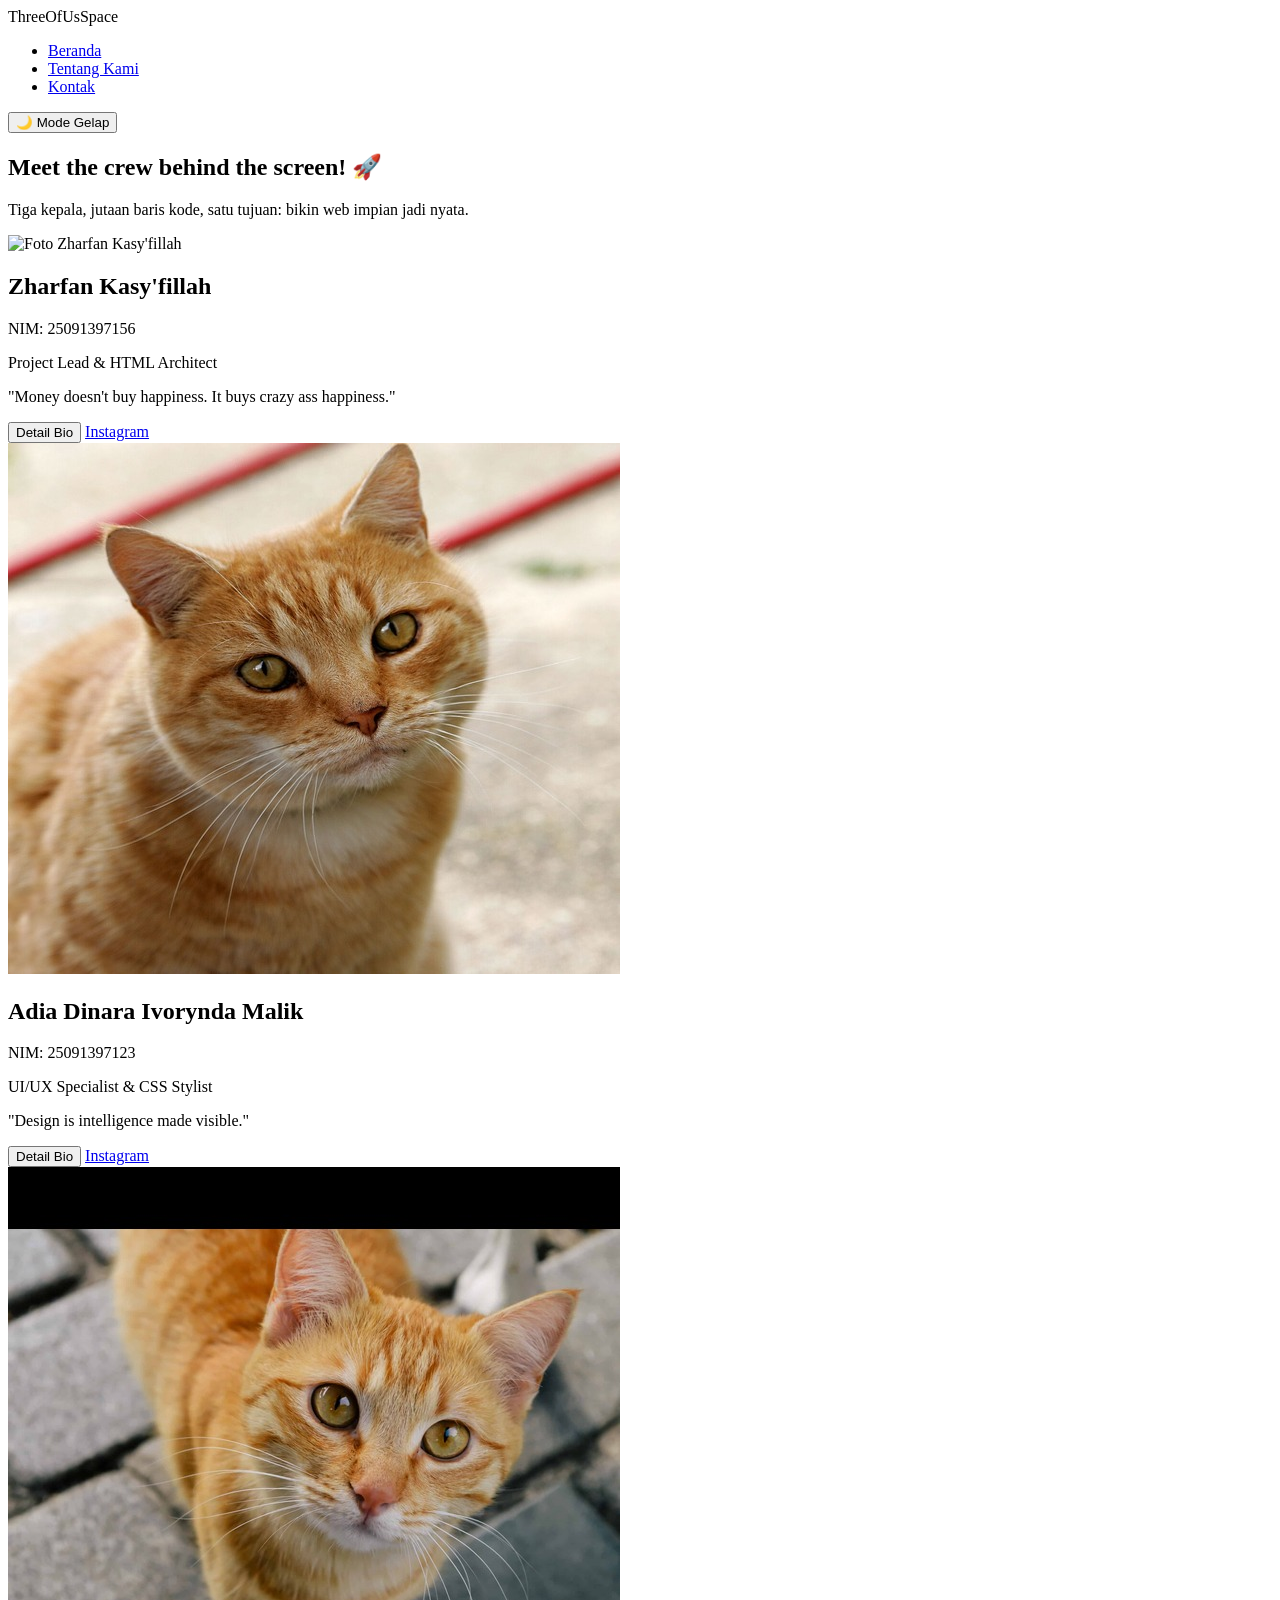
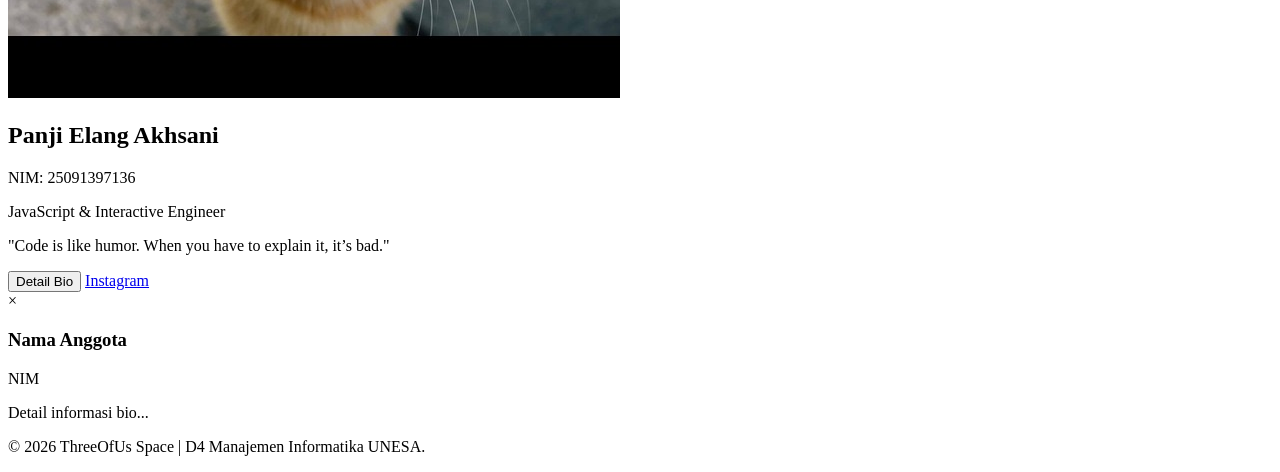
==== about.html @ 830f1b78 "feat: initial HTML structure for ThreeOfUsSpace" ====
<!DOCTYPE html>
<html lang="id">
<head>
    <meta charset="UTF-8">
    <meta name="viewport" content="width=device-width, initial-scale=1.0">
    <title>About Us | ThreeOfUs Space</title>
    <link rel="stylesheet" href="style.css">
    <script src="script.js" defer></script>
</head>
<body>
    <header>
        <div class="logo">ThreeOfUs<span>Space</span></div>
        <nav>
            <ul>
                <li><a href="index.html">Beranda</a></li>
                <li><a href="about.html" class="active">Tentang Kami</a></li>
                <li><a href="contact.html">Kontak</a></li>
            </ul>
        </nav>
        <button id="theme-toggle">🌙 Mode Gelap</button>
    </header>

    <main>
        <section class="team-header">
            <h1>Meet the crew behind the screen! 🚀</h1>
            <p>Tiga kepala, jutaan baris kode, satu tujuan: bikin web impian jadi nyata.</p>
        </section>

        <!-- Profile 1: Afaan -->
        <section class="member-card">
            <img src="images/afan.jpg" alt="Foto Zharfan Kasy'fillah" class="profile-img">
            <div class="member-info">
                <h2>Zharfan Kasy'fillah</h2>
                <p class="nim">NIM: 25091397156</p>
                <p class="role">Project Lead & HTML Architect</p>
                <p class="quote">"Money doesn't buy happiness. It buys crazy ass happiness."</p>
                <div class="action-buttons">
                    <button class="btn-detail" data-member="afaan">Detail Bio</button>
                    <a href="https://www.instagram.com/zhrfky_/" target="_blank" class="btn-social">Instagram</a>
                </div>
            </div>
        </section>

        <!-- Profile 2: Adia -->
        <section class="member-card reverse">
            <img src="images/adia.jpg" alt="Foto Adia Dinara" class="profile-img">
            <div class="member-info">
                <h2>Adia Dinara Ivorynda Malik</h2>
                <p class="nim">NIM: 25091397123</p>
                <p class="role">UI/UX Specialist & CSS Stylist</p>
                <p class="quote">"Design is intelligence made visible."</p>
                <div class="action-buttons">
                    <button class="btn-detail" data-member="adia">Detail Bio</button>
                    <a href="https://www.instagram.com/dearlyiyv/" target="_blank" class="btn-social">Instagram</a>
                </div>
            </div>
        </section>

        <!-- Profile 3: Panji -->
        <section class="member-card">
            <img src="images/panji.jpg" alt="Foto Panji Elang" class="profile-img">
            <div class="member-info">
                <h2>Panji Elang Akhsani</h2>
                <p class="nim">NIM: 25091397136</p>
                <p class="role">JavaScript & Interactive Engineer</p>
                <p class="quote">"Code is like humor. When you have to explain it, it’s bad."</p>
                <div class="action-buttons">
                    <button class="btn-detail" data-member="panji">Detail Bio</button>
                    <a href="https://www.instagram.com/akhsani_panji/" target="_blank" class="btn-social">Instagram</a>
                </div>
            </div>
        </section>
    </main>

    <!-- Modal Pop-up Detail Bio (Untuk JS DOM) -->
    <div id="bio-modal" class="modal hidden">
        <div class="modal-content">
            <span class="close-btn">&times;</span>
            <h3 id="modal-name">Nama Anggota</h3>
            <p id="modal-nim">NIM</p>
            <p id="modal-desc">Detail informasi bio...</p>
        </div>
    </div>

    <footer>
        <p>&copy; 2026 ThreeOfUs Space | D4 Manajemen Informatika UNESA.</p>
    </footer>
</body>
</html>
---- style.css ----
/* Adia takeover Style.css nya */
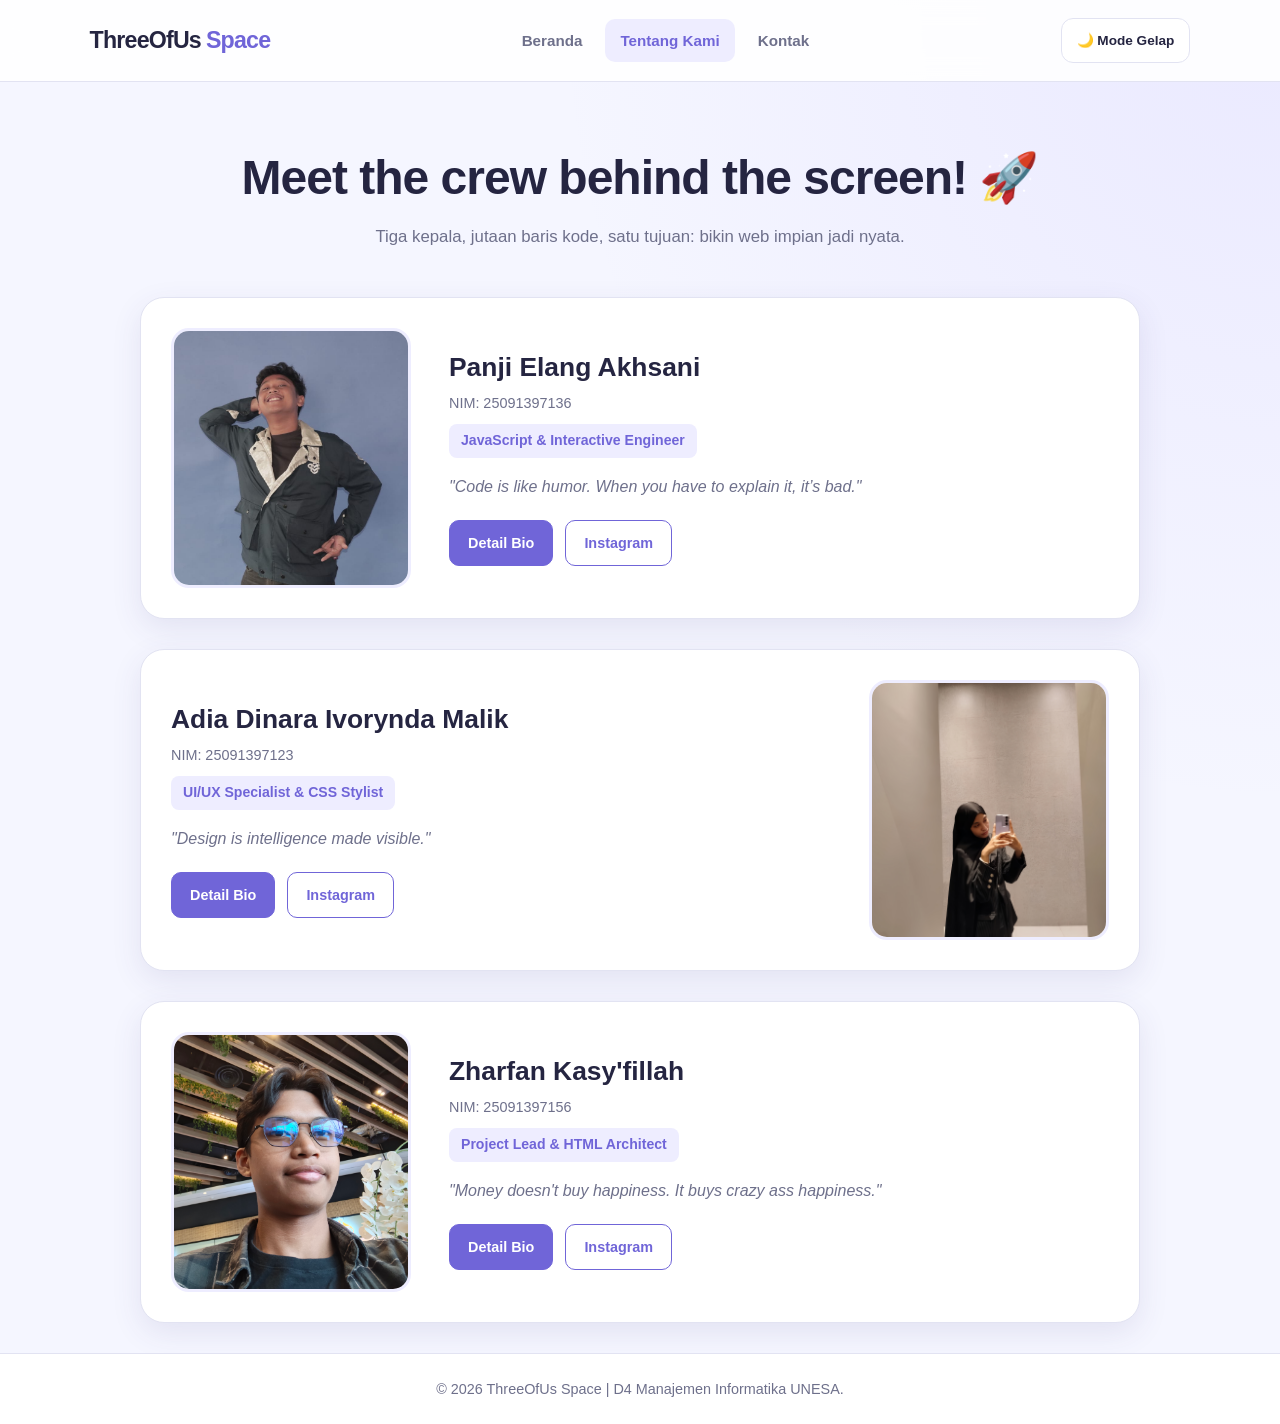
==== commit 28e6227f: "perbaruan fiks" ====
--- a/about.html
+++ b/about.html
@@ -26,20 +26,21 @@
             <p>Tiga kepala, jutaan baris kode, satu tujuan: bikin web impian jadi nyata.</p>
         </section>
 
-        <!-- Profile 1: Afaan -->
         <section class="member-card">
-            <img src="images/afan.jpg" alt="Foto Zharfan Kasy'fillah" class="profile-img">
+            <img src="images/panji.jpg" alt="Foto Panji Elang" class="profile-img">
             <div class="member-info">
-                <h2>Zharfan Kasy'fillah</h2>
-                <p class="nim">NIM: 25091397156</p>
-                <p class="role">Project Lead & HTML Architect</p>
-                <p class="quote">"Money doesn't buy happiness. It buys crazy ass happiness."</p>
+                <h2>Panji Elang Akhsani</h2>
+                <p class="nim">NIM: 25091397136</p>
+                <p class="role">JavaScript & Interactive Engineer</p>
+                <p class="quote">"Code is like humor. When you have to explain it, it’s bad."</p>
                 <div class="action-buttons">
-                    <button class="btn-detail" data-member="afaan">Detail Bio</button>
-                    <a href="https://www.instagram.com/zhrfky_/" target="_blank" class="btn-social">Instagram</a>
+                    <button class="btn-detail" data-member="panji">Detail Bio</button>
+                    <a href="https://www.instagram.com/akhsani_panji/" target="_blank" class="btn-social">Instagram</a>
                 </div>
             </div>
         </section>
+        <!-- Profile 1: Afaan -->
+        
 
         <!-- Profile 2: Adia -->
         <section class="member-card reverse">
@@ -58,15 +59,15 @@
 
         <!-- Profile 3: Panji -->
         <section class="member-card">
-            <img src="images/panji.jpg" alt="Foto Panji Elang" class="profile-img">
+            <img src="images/afan.jpg" alt="Foto Zharfan Kasy'fillah" class="profile-img">
             <div class="member-info">
-                <h2>Panji Elang Akhsani</h2>
-                <p class="nim">NIM: 25091397136</p>
-                <p class="role">JavaScript & Interactive Engineer</p>
-                <p class="quote">"Code is like humor. When you have to explain it, it’s bad."</p>
+                <h2>Zharfan Kasy'fillah</h2>
+                <p class="nim">NIM: 25091397156</p>
+                <p class="role">Project Lead & HTML Architect</p>
+                <p class="quote">"Money doesn't buy happiness. It buys crazy ass happiness."</p>
                 <div class="action-buttons">
-                    <button class="btn-detail" data-member="panji">Detail Bio</button>
-                    <a href="https://www.instagram.com/akhsani_panji/" target="_blank" class="btn-social">Instagram</a>
+                    <button class="btn-detail" data-member="afaan">Detail Bio</button>
+                    <a href="https://www.instagram.com/zhrfky_/" target="_blank" class="btn-social">Instagram</a>
                 </div>
             </div>
         </section>
--- a/style.css
+++ b/style.css
@@ -1 +1,877 @@
-/* Adia takeover Style.css nya */+/* ========================================
+   THREEOFUS SPACE
+   Modern Space Aesthetic
+   ======================================== */
+
+/* 1. RESET & VARIABLES */
+:root {
+    --primary: #7065d8;
+    --primary-dark: #5146b8;
+    --secondary: #9b8cff;
+    --accent: #65d9e8;
+
+    --bg: #f5f6ff;
+    --surface: #ffffff;
+    --surface-soft: #eeedff;
+
+    --text: #252541;
+    --text-muted: #6e708b;
+    --border: #e2e3f2;
+
+    --shadow: 0 10px 30px rgba(64, 59, 130, 0.10);
+    --radius: 18px;
+    --transition: 0.3s ease;
+}
+
+* {
+    margin: 0;
+    padding: 0;
+    box-sizing: border-box;
+}
+
+html {
+    scroll-behavior: smooth;
+}
+
+body {
+    font-family: "Segoe UI", Arial, sans-serif;
+    background:
+        radial-gradient(ellipse at top right, rgba(155, 140, 255, 0.12), transparent 40%),
+        var(--bg);
+    color: var(--text);
+    line-height: 1.7;
+    min-height: 100vh;
+    display: flex;
+    flex-direction: column;
+    transition: background var(--transition), color var(--transition);
+}
+
+a {
+    color: inherit;
+    text-decoration: none;
+}
+
+button,
+input,
+textarea {
+    font: inherit;
+}
+
+button,
+a {
+    -webkit-tap-highlight-color: transparent;
+}
+
+button {
+    cursor: pointer;
+}
+
+img {
+    max-width: 100%;
+    display: block;
+}
+
+main {
+    width: 100%;
+    flex: 1;
+}
+
+
+/* 2. HEADER & NAVIGATION */
+
+header {
+    width: 100%;
+    min-height: 82px;
+    padding: 16px 7%;
+    display: flex;
+    justify-content: space-between;
+    align-items: center;
+    gap: 24px;
+
+    background: rgba(255, 255, 255, 0.88);
+    border-bottom: 1px solid var(--border);
+    backdrop-filter: blur(14px);
+
+    position: sticky;
+    top: 0;
+    z-index: 100;
+    transition: background var(--transition), border-color var(--transition);
+}
+
+.logo {
+    font-size: 1.45rem;
+    font-weight: 800;
+    letter-spacing: -0.8px;
+    white-space: nowrap;
+}
+
+.logo span {
+    color: var(--primary);
+    margin-left: 5px;
+}
+
+nav ul {
+    display: flex;
+    align-items: center;
+    gap: 8px;
+    list-style: none;
+}
+
+nav a {
+    display: inline-block;
+    padding: 9px 15px;
+    color: var(--text-muted);
+    font-size: 0.95rem;
+    font-weight: 600;
+    border-radius: 10px;
+    transition: color var(--transition), background var(--transition);
+}
+
+nav a:hover,
+nav a.active {
+    color: var(--primary);
+    background: var(--surface-soft);
+}
+
+#theme-toggle {
+    padding: 10px 15px;
+    border: 1px solid var(--border);
+    border-radius: 12px;
+    background: var(--surface);
+    color: var(--text);
+    font-size: 0.85rem;
+    font-weight: 600;
+    white-space: nowrap;
+    transition: all var(--transition);
+}
+
+#theme-toggle:hover {
+    background: var(--primary);
+    color: #ffffff;
+    border-color: var(--primary);
+    transform: translateY(-2px);
+}
+
+
+/* 3. BERANDA: HERO SECTION */
+
+.hero {
+    width: min(1100px, 86%);
+    margin: 70px auto 55px;
+    padding: 75px 65px;
+    text-align: center;
+
+    background: linear-gradient(
+        135deg,
+        #e8e5ff 0%,
+        #f7f3ff 55%,
+        #e3faff 100%
+    );
+
+    border: 1px solid rgba(155, 140, 255, 0.25);
+    border-radius: 30px;
+    box-shadow: var(--shadow);
+    position: relative;
+    overflow: hidden;
+}
+
+.hero::before {
+    content: "✦";
+    position: absolute;
+    top: 22px;
+    right: 45px;
+    font-size: 3rem;
+    color: var(--secondary);
+    opacity: 0.7;
+}
+
+.hero::after {
+    content: "✧";
+    position: absolute;
+    bottom: 20px;
+    left: 40px;
+    font-size: 2.5rem;
+    color: var(--primary);
+    opacity: 0.6;
+}
+
+.hero h1 {
+    max-width: 850px;
+    margin: 0 auto 22px;
+    font-size: clamp(2rem, 4.5vw, 3.5rem);
+    line-height: 1.2;
+    letter-spacing: -1.5px;
+    color: #39316f;
+}
+
+.hero p {
+    max-width: 780px;
+    margin: 0 auto 30px;
+    color: #62617f;
+    font-size: 1.05rem;
+}
+
+.btn-primary {
+    display: inline-block;
+    padding: 13px 26px;
+    background: var(--primary);
+    color: #ffffff;
+    border-radius: 12px;
+    font-weight: 700;
+    box-shadow: 0 7px 18px rgba(112, 101, 216, 0.25);
+    transition: all var(--transition);
+}
+
+.btn-primary:hover {
+    background: var(--primary-dark);
+    transform: translateY(-3px);
+    box-shadow: 0 10px 25px rgba(112, 101, 216, 0.35);
+}
+
+
+/* 4. BERANDA: SKILLS CARDS */
+
+.skills-overview {
+    width: min(1100px, 86%);
+    margin: 0 auto 80px;
+}
+
+.skills-overview > h2 {
+    margin-bottom: 30px;
+    text-align: center;
+    font-size: 2rem;
+    letter-spacing: -0.5px;
+}
+
+.grid-container {
+    display: grid;
+    grid-template-columns: repeat(3, minmax(0, 1fr));
+    gap: 24px;
+}
+
+.card {
+    padding: 30px 25px;
+    background: var(--surface);
+    border: 1px solid var(--border);
+    border-radius: var(--radius);
+    box-shadow: var(--shadow);
+    transition: transform var(--transition), border-color var(--transition);
+}
+
+.card:hover {
+    transform: translateY(-7px);
+    border-color: var(--secondary);
+}
+
+.card h3 {
+    margin-bottom: 14px;
+    color: var(--primary);
+    font-size: 1.15rem;
+    line-height: 1.5;
+}
+
+.card p {
+    color: var(--text-muted);
+    font-size: 0.95rem;
+}
+
+
+/* 5. ABOUT: TEAM HEADER */
+
+.team-header {
+    width: min(1000px, 86%);
+    margin: 65px auto 45px;
+    text-align: center;
+}
+
+.team-header h1 {
+    margin-bottom: 14px;
+    font-size: clamp(2rem, 4vw, 3rem);
+    line-height: 1.3;
+    letter-spacing: -1px;
+}
+
+.team-header p {
+    color: var(--text-muted);
+    font-size: 1.05rem;
+}
+
+
+/* 6. ABOUT: MEMBER CARDS */
+
+.member-card {
+    width: min(1000px, 86%);
+    margin: 0 auto 30px;
+    padding: 30px;
+    display: flex;
+    align-items: center;
+    gap: 38px;
+
+    background: var(--surface);
+    border: 1px solid var(--border);
+    border-radius: 24px;
+    box-shadow: var(--shadow);
+
+    transition: transform var(--transition), border-color var(--transition);
+}
+
+.member-card:hover {
+    transform: translateY(-4px);
+    border-color: var(--secondary);
+}
+
+.member-card.reverse {
+    flex-direction: row-reverse;
+}
+
+.profile-img {
+    width: 240px;
+    height: 260px;
+    flex-shrink: 0;
+    object-fit: cover;
+    object-position: center;
+    border-radius: 18px;
+    background: var(--surface-soft);
+    border: 3px solid var(--surface-soft);
+}
+
+.member-info {
+    flex: 1;
+    min-width: 0;
+}
+
+.member-info h2 {
+    margin-bottom: 5px;
+    font-size: 1.65rem;
+    line-height: 1.4;
+    overflow-wrap: anywhere;
+}
+
+.nim {
+    margin-bottom: 8px;
+    color: var(--text-muted);
+    font-size: 0.9rem;
+}
+
+.role {
+    display: inline-block;
+    margin-bottom: 15px;
+    padding: 5px 12px;
+    color: var(--primary);
+    background: var(--surface-soft);
+    border-radius: 8px;
+    font-size: 0.88rem;
+    font-weight: 700;
+}
+
+.quote {
+    margin-bottom: 20px;
+    color: var(--text-muted);
+    font-style: italic;
+}
+
+.action-buttons {
+    display: flex;
+    align-items: center;
+    flex-wrap: wrap;
+    gap: 12px;
+}
+
+.btn-detail,
+.btn-social {
+    display: inline-flex;
+    justify-content: center;
+    align-items: center;
+    padding: 10px 18px;
+    border-radius: 10px;
+    font-size: 0.9rem;
+    font-weight: 700;
+    transition: all var(--transition);
+}
+
+.btn-detail {
+    background: var(--primary);
+    color: #ffffff;
+    border: 1px solid var(--primary);
+}
+
+.btn-detail:hover {
+    background: var(--primary-dark);
+    transform: translateY(-2px);
+}
+
+.btn-social {
+    background: transparent;
+    color: var(--primary);
+    border: 1px solid var(--primary);
+}
+
+.btn-social:hover {
+    background: var(--primary);
+    color: #ffffff;
+    transform: translateY(-2px);
+}
+
+
+/* 7. ABOUT: BIO MODAL */
+
+.modal.hidden {
+    display: none;
+}
+
+.modal {
+    position: fixed;
+    inset: 0;
+    z-index: 1000;
+
+    display: flex;
+    justify-content: center;
+    align-items: center;
+    padding: 20px;
+
+    background: rgba(20, 19, 45, 0.65);
+    backdrop-filter: blur(6px);
+}
+
+.modal-content {
+    position: relative;
+    width: min(500px, 100%);
+    padding: 38px;
+    background: var(--surface);
+    color: var(--text);
+    border: 1px solid var(--border);
+    border-radius: 22px;
+    box-shadow: 0 20px 60px rgba(0, 0, 0, 0.2);
+    animation: modalAppear 0.25s ease;
+}
+
+.modal-content h3 {
+    margin-bottom: 12px;
+    color: var(--primary);
+    font-size: 1.5rem;
+}
+
+.modal-content p {
+    margin-bottom: 10px;
+    color: var(--text-muted);
+    overflow-wrap: anywhere;
+}
+
+.close-btn {
+    position: absolute;
+    top: 12px;
+    right: 18px;
+    color: var(--text-muted);
+    font-size: 2rem;
+    line-height: 1;
+    cursor: pointer;
+    transition: color var(--transition), transform var(--transition);
+}
+
+.close-btn:hover {
+    color: var(--primary);
+    transform: rotate(90deg);
+}
+
+@keyframes modalAppear {
+    from {
+        opacity: 0;
+        transform: translateY(15px) scale(0.97);
+    }
+
+    to {
+        opacity: 1;
+        transform: translateY(0) scale(1);
+    }
+}
+
+
+/* 8. CONTACT: FORM SECTION */
+
+.contact-section {
+    width: min(680px, 86%);
+    margin: 65px auto 80px;
+    padding: 42px;
+    background: var(--surface);
+    border: 1px solid var(--border);
+    border-radius: 24px;
+    box-shadow: var(--shadow);
+}
+
+.contact-section h1 {
+    margin-bottom: 12px;
+    text-align: center;
+    font-size: clamp(1.8rem, 4vw, 2.4rem);
+    line-height: 1.3;
+}
+
+.contact-section > p {
+    margin-bottom: 30px;
+    text-align: center;
+    color: var(--text-muted);
+}
+
+.form-group {
+    margin-bottom: 22px;
+}
+
+.form-group label {
+    display: block;
+    margin-bottom: 8px;
+    font-size: 0.95rem;
+    font-weight: 700;
+}
+
+.form-group input,
+.form-group textarea {
+    width: 100%;
+    padding: 13px 15px;
+    background: var(--bg);
+    color: var(--text);
+    border: 1px solid var(--border);
+    border-radius: 11px;
+    outline: none;
+    transition: border-color var(--transition), box-shadow var(--transition);
+}
+
+.form-group input::placeholder,
+.form-group textarea::placeholder {
+    color: #9697ad;
+}
+
+.form-group input:focus,
+.form-group textarea:focus {
+    border-color: var(--primary);
+    box-shadow: 0 0 0 4px rgba(112, 101, 216, 0.12);
+}
+
+.form-group textarea {
+    min-height: 140px;
+    resize: vertical;
+}
+
+.btn-submit {
+    width: 100%;
+    padding: 14px 20px;
+    background: var(--primary);
+    color: #ffffff;
+    border: none;
+    border-radius: 11px;
+    font-weight: 700;
+    transition: all var(--transition);
+}
+
+.btn-submit:hover {
+    background: var(--primary-dark);
+    transform: translateY(-2px);
+    box-shadow: 0 8px 20px rgba(112, 101, 216, 0.25);
+}
+
+.feedback-msg {
+    margin-top: 15px;
+    text-align: center;
+    font-size: 0.9rem;
+    font-weight: 600;
+}
+
+
+/* 9. FOOTER */
+
+footer {
+    width: 100%;
+    margin-top: auto;
+    padding: 23px 7%;
+    text-align: center;
+    background: var(--surface);
+    border-top: 1px solid var(--border);
+    color: var(--text-muted);
+    font-size: 0.9rem;
+    transition: background var(--transition), border-color var(--transition);
+}
+
+
+/* 10. DARK MODE
+   JavaScript harus menambahkan class "dark-mode" ke body.
+*/
+
+body.dark-mode {
+    --bg: #10111f;
+    --surface: #191a2d;
+    --surface-soft: #282746;
+
+    --text: #f0efff;
+    --text-muted: #b0b1ce;
+    --border: #30314b;
+
+    --primary: #a69aff;
+    --primary-dark: #8b7ce8;
+    --secondary: #b4a7ff;
+    --accent: #65d9e8;
+
+    --shadow: 0 10px 30px rgba(0, 0, 0, 0.22);
+
+    background:
+        radial-gradient(ellipse at top right, rgba(112, 101, 216, 0.13), transparent 40%),
+        var(--bg);
+}
+
+body.dark-mode header {
+    background: rgba(25, 26, 45, 0.92);
+}
+
+body.dark-mode .hero {
+    background: linear-gradient(
+        135deg,
+        #282443 0%,
+        #222139 55%,
+        #19313b 100%
+    );
+    border-color: #3c3a62;
+}
+
+body.dark-mode .hero h1 {
+    color: #e5e0ff;
+}
+
+body.dark-mode .hero p {
+    color: #c3c2dc;
+}
+
+body.dark-mode .modal {
+    background: rgba(0, 0, 0, 0.75);
+}
+
+
+/* 11. TABLET */
+
+@media (max-width: 900px) {
+    header {
+        padding: 16px 5%;
+        flex-wrap: wrap;
+        gap: 14px;
+    }
+
+    .logo {
+        font-size: 1.3rem;
+    }
+
+    nav ul {
+        gap: 2px;
+    }
+
+    nav a {
+        padding: 8px 10px;
+        font-size: 0.88rem;
+    }
+
+    #theme-toggle {
+        padding: 9px 11px;
+        font-size: 0.8rem;
+    }
+
+    .hero {
+        padding: 60px 35px;
+    }
+
+    .grid-container {
+        grid-template-columns: repeat(2, minmax(0, 1fr));
+    }
+
+    .member-card {
+        gap: 25px;
+        padding: 24px;
+    }
+
+    .profile-img {
+        width: 200px;
+        height: 230px;
+    }
+
+    .member-info h2 {
+        font-size: 1.4rem;
+    }
+}
+
+
+/* 12. MOBILE */
+
+@media (max-width: 600px) {
+    header {
+        position: relative;
+        justify-content: center;
+        padding: 18px 5%;
+    }
+
+    .logo {
+        width: 100%;
+        text-align: center;
+        font-size: 1.5rem;
+    }
+
+    nav {
+        width: 100%;
+    }
+
+    nav ul {
+        justify-content: center;
+        flex-wrap: wrap;
+    }
+
+    nav a {
+        padding: 8px 11px;
+        font-size: 0.88rem;
+    }
+
+    #theme-toggle {
+        margin: 0 auto;
+    }
+
+    .hero {
+        width: 90%;
+        margin: 35px auto;
+        padding: 48px 22px;
+        border-radius: 22px;
+    }
+
+    .hero::before {
+        top: 10px;
+        right: 18px;
+        font-size: 2rem;
+    }
+
+    .hero::after {
+        bottom: 8px;
+        left: 18px;
+        font-size: 1.8rem;
+    }
+
+    .hero h1 {
+        font-size: 2rem;
+        letter-spacing: -0.8px;
+    }
+
+    .hero p {
+        font-size: 0.95rem;
+    }
+
+    .skills-overview {
+        width: 90%;
+        margin-bottom: 50px;
+    }
+
+    .skills-overview > h2 {
+        font-size: 1.65rem;
+    }
+
+    .grid-container {
+        grid-template-columns: 1fr;
+        gap: 18px;
+    }
+
+    .card {
+        padding: 25px 22px;
+    }
+
+    .team-header {
+        width: 90%;
+        margin: 40px auto 30px;
+    }
+
+    .team-header h1 {
+        font-size: 2rem;
+    }
+
+    .team-header p {
+        font-size: 0.95rem;
+    }
+
+    .member-card,
+    .member-card.reverse {
+        width: 90%;
+        margin-bottom: 22px;
+        padding: 22px;
+        flex-direction: column;
+        align-items: stretch;
+        gap: 22px;
+    }
+
+    .profile-img {
+        width: 100%;
+        height: 280px;
+    }
+
+    .member-info h2 {
+        font-size: 1.45rem;
+    }
+
+    .action-buttons {
+        gap: 10px;
+    }
+
+    .btn-detail,
+    .btn-social {
+        flex: 1;
+        padding: 10px 12px;
+    }
+
+    .contact-section {
+        width: 90%;
+        margin: 35px auto 50px;
+        padding: 28px 22px;
+    }
+
+    .contact-section h1 {
+        font-size: 1.8rem;
+    }
+
+    .modal-content {
+        padding: 32px 24px;
+    }
+
+    footer {
+        padding: 20px 5%;
+        font-size: 0.82rem;
+    }
+}
+
+
+/* 13. SMALL MOBILE */
+
+@media (max-width: 360px) {
+    nav a {
+        padding: 7px 8px;
+        font-size: 0.8rem;
+    }
+
+    .hero h1 {
+        font-size: 1.7rem;
+    }
+
+    .profile-img {
+        height: 230px;
+    }
+
+    .action-buttons {
+        flex-direction: column;
+        align-items: stretch;
+    }
+
+    .btn-detail,
+    .btn-social {
+        width: 100%;
+    }
+}
+
+
+/* 14. ACCESSIBILITY: REDUCE ANIMATION */
+
+@media (prefers-reduced-motion: reduce) {
+    *,
+    *::before,
+    *::after {
+        scroll-behavior: auto !important;
+        animation-duration: 0.01ms !important;
+        animation-iteration-count: 1 !important;
+        transition-duration: 0.01ms !important;
+    }
+}
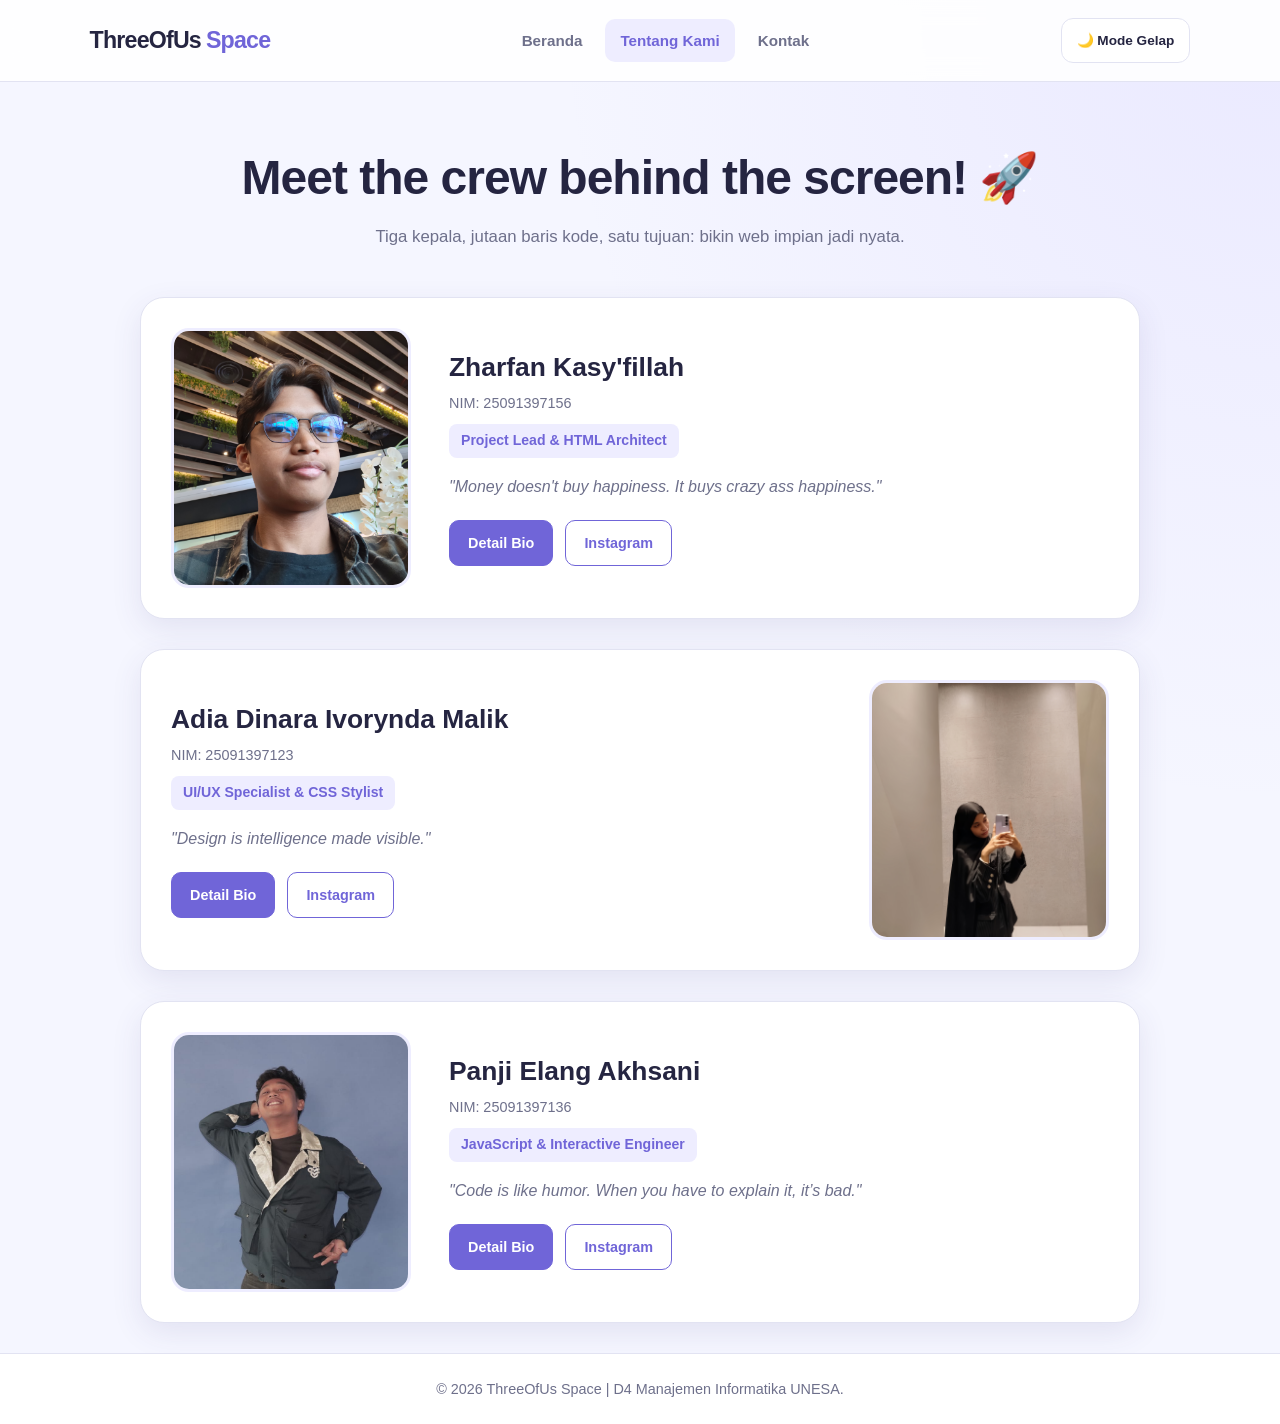
==== commit 78cbb653: "complete changes" ====
--- a/about.html
+++ b/about.html
@@ -26,21 +26,20 @@
             <p>Tiga kepala, jutaan baris kode, satu tujuan: bikin web impian jadi nyata.</p>
         </section>
 
+        <!-- Profile 1: Afaan -->
         <section class="member-card">
-            <img src="images/panji.jpg" alt="Foto Panji Elang" class="profile-img">
+            <img src="images/afan.jpg" alt="Foto Zharfan Kasy'fillah" class="profile-img">
             <div class="member-info">
-                <h2>Panji Elang Akhsani</h2>
-                <p class="nim">NIM: 25091397136</p>
-                <p class="role">JavaScript & Interactive Engineer</p>
-                <p class="quote">"Code is like humor. When you have to explain it, it’s bad."</p>
+                <h2>Zharfan Kasy'fillah</h2>
+                <p class="nim">NIM: 25091397156</p>
+                <p class="role">Project Lead & HTML Architect</p>
+                <p class="quote">"Money doesn't buy happiness. It buys crazy ass happiness."</p>
                 <div class="action-buttons">
-                    <button class="btn-detail" data-member="panji">Detail Bio</button>
-                    <a href="https://www.instagram.com/akhsani_panji/" target="_blank" class="btn-social">Instagram</a>
+                    <button class="btn-detail" data-member="afaan">Detail Bio</button>
+                    <a href="https://www.instagram.com/zhrfky_/" target="_blank" class="btn-social">Instagram</a>
                 </div>
             </div>
         </section>
-        <!-- Profile 1: Afaan -->
-        
 
         <!-- Profile 2: Adia -->
         <section class="member-card reverse">
@@ -59,15 +58,15 @@
 
         <!-- Profile 3: Panji -->
         <section class="member-card">
-            <img src="images/afan.jpg" alt="Foto Zharfan Kasy'fillah" class="profile-img">
+            <img src="images/panji.jpg" alt="Foto Panji Elang" class="profile-img">
             <div class="member-info">
-                <h2>Zharfan Kasy'fillah</h2>
-                <p class="nim">NIM: 25091397156</p>
-                <p class="role">Project Lead & HTML Architect</p>
-                <p class="quote">"Money doesn't buy happiness. It buys crazy ass happiness."</p>
+                <h2>Panji Elang Akhsani</h2>
+                <p class="nim">NIM: 25091397136</p>
+                <p class="role">JavaScript & Interactive Engineer</p>
+                <p class="quote">"Code is like humor. When you have to explain it, it’s bad."</p>
                 <div class="action-buttons">
-                    <button class="btn-detail" data-member="afaan">Detail Bio</button>
-                    <a href="https://www.instagram.com/zhrfky_/" target="_blank" class="btn-social">Instagram</a>
+                    <button class="btn-detail" data-member="panji">Detail Bio</button>
+                    <a href="https://www.instagram.com/akhsani_panji/" target="_blank" class="btn-social">Instagram</a>
                 </div>
             </div>
         </section>
@@ -87,4 +86,4 @@
         <p>&copy; 2026 ThreeOfUs Space | D4 Manajemen Informatika UNESA.</p>
     </footer>
 </body>
-</html>+</html>
